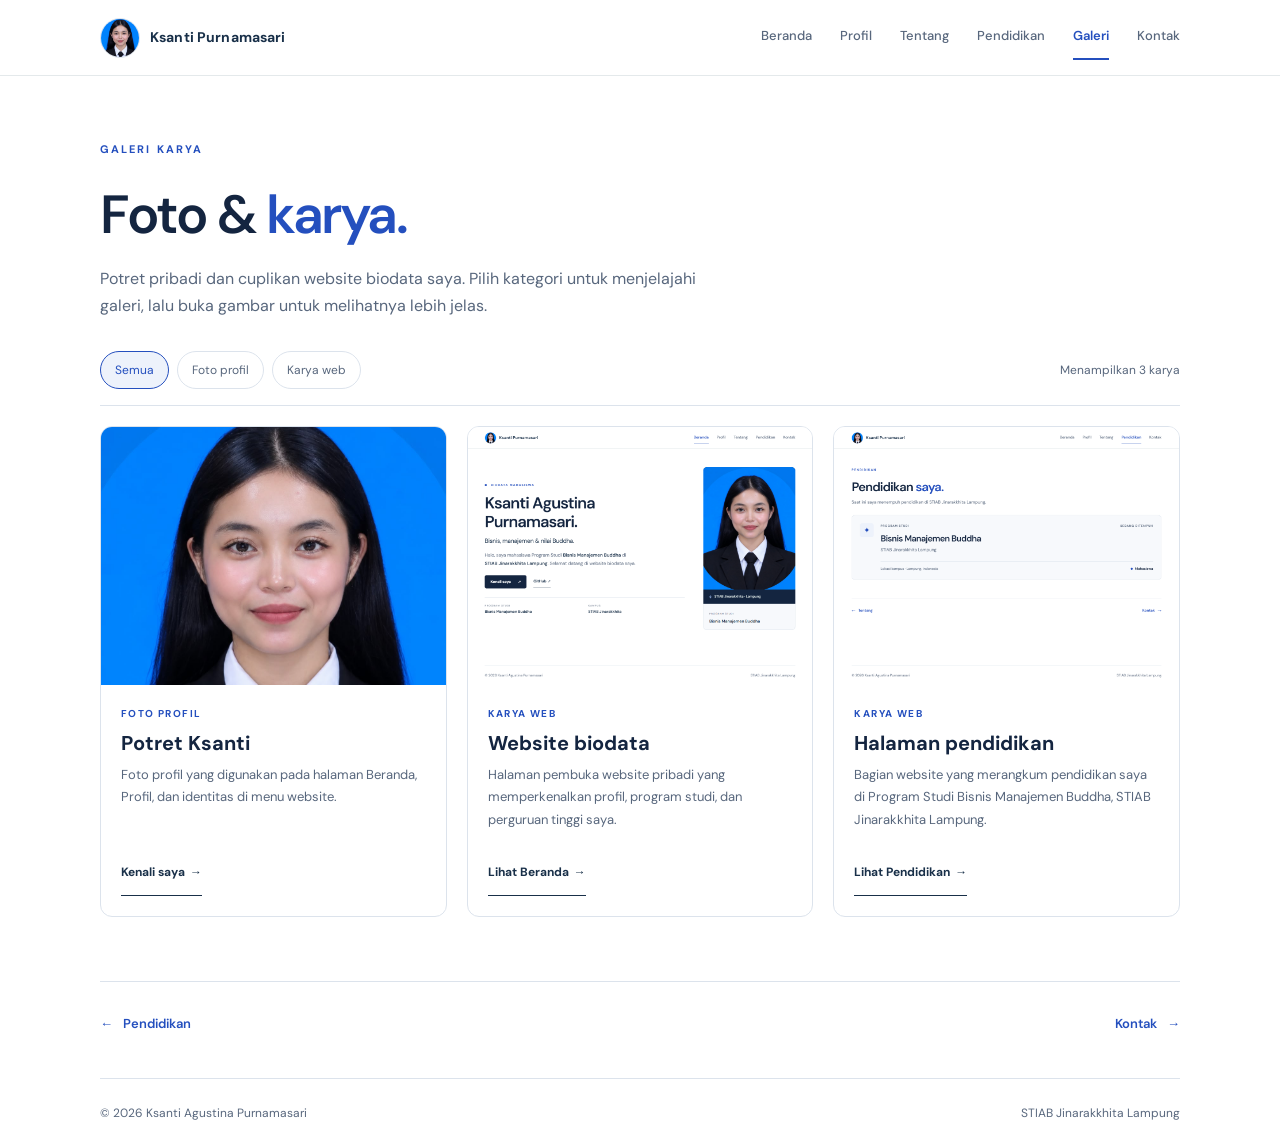
==== galeri.html @ 2156e3e4 "Add gallery and complete contact navigation" ====
<!doctype html>
<html lang="id">
<head>
  <meta charset="UTF-8" />
  <meta name="viewport" content="width=device-width, initial-scale=1.0" />
  <meta name="theme-color" content="#244fbe" />
  <meta name="description" content="Galeri karya dan dokumentasi Ksanti Agustina Purnamasari." />
  <meta property="og:title" content="Galeri | Ksanti Agustina Purnamasari" />
  <meta property="og:description" content="Galeri karya dan dokumentasi Ksanti Agustina Purnamasari." />
  <meta property="og:type" content="website" />
  <title>Galeri | Ksanti Agustina Purnamasari</title>
  <link rel="icon" href="assets/favicon.svg" type="image/svg+xml" />
  <link rel="stylesheet" href="styles.css" />
  <link rel="stylesheet" href="theme.css" />
</head>
<body>
  <a class="skip-link" href="#konten">Langsung ke konten</a>
  <div class="grain" aria-hidden="true"></div>
  <header class="site-header">
    <a class="brand" href="index.html" aria-label="Kembali ke beranda"><img class="brand-photo" src="assets/foto-profil.jpeg" alt="" width="1086" height="1448" /><strong>Ksanti Purnamasari</strong></a>
    <nav class="nav" id="nav" aria-label="Navigasi utama">
      <a href="index.html">Beranda</a><a href="profil.html">Profil</a><a href="tentang.html">Tentang</a><a href="pendidikan.html">Pendidikan</a><a href="galeri.html" aria-current="page">Galeri</a><a href="kontak.html">Kontak</a>
    </nav>
    <button class="menu-btn" id="menuBtn" aria-controls="nav" aria-expanded="false" aria-label="Buka menu"><span></span><span></span></button>
  </header>

  <main id="konten" tabindex="-1" class="page-content">
    <section class="section gallery" id="galeri">
      <div class="section-kicker">GALERI KARYA</div>
      <div class="gallery-head">
        <div>
          <h1>Foto &amp; <em>karya.</em></h1>
          <p>Potret pribadi dan cuplikan website biodata saya. Pilih kategori untuk menjelajahi galeri, lalu buka gambar untuk melihatnya lebih jelas.</p>
        </div>
      </div>
      <div class="gallery-toolbar">
        <div class="gallery-filters" role="group" aria-label="Kategori karya">
          <button type="button" data-filter="semua" aria-pressed="true" aria-controls="karya">Semua</button>
          <button type="button" data-filter="foto" aria-pressed="false" aria-controls="karya">Foto profil</button>
          <button type="button" data-filter="web" aria-pressed="false" aria-controls="karya">Karya web</button>
        </div>
        <p class="gallery-status" role="status" aria-live="polite" aria-atomic="true">Menampilkan 3 karya</p>
      </div>
      <div class="gallery-grid" id="karya">
        <article class="gallery-item" data-category="foto">
          <figure>
            <a class="gallery-open gallery-media gallery-portrait" href="assets/foto-profil.jpeg" aria-label="Perbesar foto Potret Ksanti">
              <img src="assets/foto-profil.jpeg" alt="Ksanti Agustina Purnamasari mengenakan jas hitam dengan latar biru" width="1086" height="1448" />
              <span class="gallery-zoom" aria-hidden="true">Perbesar ↗</span>
            </a>
            <figcaption class="gallery-body"><span class="gallery-tag">FOTO PROFIL</span><h2>Potret Ksanti</h2><p>Foto profil yang digunakan pada halaman Beranda, Profil, dan identitas di menu website.</p><a class="text-link" href="profil.html">Kenali saya <span aria-hidden="true">→</span></a></figcaption>
          </figure>
        </article>
        <article class="gallery-item" data-category="web">
          <figure>
            <a class="gallery-open gallery-media" href="assets/galeri-beranda.png" aria-label="Perbesar cuplikan Website biodata">
              <img src="assets/galeri-beranda.png" alt="Cuplikan halaman Beranda website biodata dengan perkenalan dan foto Ksanti" width="1440" height="900" loading="lazy" />
              <span class="gallery-zoom" aria-hidden="true">Perbesar ↗</span>
            </a>
            <figcaption class="gallery-body"><span class="gallery-tag">KARYA WEB</span><h2>Website biodata</h2><p>Halaman pembuka website pribadi yang memperkenalkan profil, program studi, dan perguruan tinggi saya.</p><a class="text-link" href="index.html">Lihat Beranda <span aria-hidden="true">→</span></a></figcaption>
          </figure>
        </article>
        <article class="gallery-item" data-category="web">
          <figure>
            <a class="gallery-open gallery-media" href="assets/galeri-pendidikan.png" aria-label="Perbesar cuplikan Halaman pendidikan">
              <img src="assets/galeri-pendidikan.png" alt="Cuplikan halaman Pendidikan yang memuat program studi Bisnis Manajemen Buddha di STIAB Jinarakkhita Lampung" width="1440" height="900" loading="lazy" />
              <span class="gallery-zoom" aria-hidden="true">Perbesar ↗</span>
            </a>
            <figcaption class="gallery-body"><span class="gallery-tag">KARYA WEB</span><h2>Halaman pendidikan</h2><p>Bagian website yang merangkum pendidikan saya di Program Studi Bisnis Manajemen Buddha, STIAB Jinarakkhita Lampung.</p><a class="text-link" href="pendidikan.html">Lihat Pendidikan <span aria-hidden="true">→</span></a></figcaption>
          </figure>
        </article>
      </div>
    </section>
    <nav class="page-links" aria-label="Navigasi halaman">
      <a href="pendidikan.html"><span aria-hidden="true">←</span> Pendidikan</a>
      <a href="kontak.html">Kontak <span aria-hidden="true">→</span></a>
    </nav>
  </main>
  <dialog class="gallery-dialog" aria-labelledby="gallery-dialog-title" aria-describedby="gallery-dialog-description">
    <div class="gallery-dialog-head"><h2 id="gallery-dialog-title"></h2><button type="button" class="gallery-close" aria-label="Tutup gambar" autofocus>Tutup <span aria-hidden="true">×</span></button></div>
    <img class="gallery-dialog-image" alt="" />
    <p id="gallery-dialog-description"></p>
    <div class="gallery-dialog-controls"><button type="button" class="gallery-prev">← Sebelumnya</button><span class="gallery-position" aria-live="polite" aria-atomic="true"></span><button type="button" class="gallery-next">Berikutnya →</button></div>
  </dialog>
  <footer><span>© <span id="year">2026</span> Ksanti Agustina Purnamasari</span><span>STIAB Jinarakkhita Lampung</span></footer>
  <script src="script.js"></script>
</body>
</html>
---- styles.css ----
:root{--navy:#0f2742;--navy2:#163a5b;--ink:#193049;--muted:#66768a;--cream:#f7f5ef;--paper:#fffdf9;--line:#d9e0e3;--gold:#d19a4b;--teal:#6aa4a0;--serif:'Playfair Display',Georgia,serif;--sans:'DM Sans',Arial,sans-serif}*{box-sizing:border-box}html{scroll-behavior:smooth}body{margin:0;color:var(--ink);background:var(--paper);font-family:var(--sans);line-height:1.7}body:before{content:'';position:fixed;inset:0;background:linear-gradient(125deg,#fffdf9 0%,#f6f3eb 52%,#eef4f1 100%);z-index:-2}.grain{display:none}a{color:inherit;text-decoration:none}.site-header{height:80px;padding:0 max(28px,calc((100% - 1160px)/2));display:flex;align-items:center;justify-content:space-between;position:sticky;top:0;z-index:10;background:rgba(255,253,249,.9);backdrop-filter:blur(14px);border-bottom:1px solid rgba(217,224,227,.7)}.brand{display:flex;align-items:center;gap:12px;font-size:14px;letter-spacing:.01em}.brand span{width:34px;height:34px;display:grid;place-items:center;background:var(--navy);color:#f7d49f;border-radius:50%;font-size:11px;font-weight:700}.brand strong{font-weight:700}.nav{display:flex;gap:32px;font-size:13px;color:var(--muted)}.nav a{transition:color .2s}.nav a:hover{color:var(--navy)}.menu-btn{display:none;border:0;background:none;padding:10px}.hero{width:min(1160px,calc(100% - 56px));margin:auto;min-height:calc(100vh - 80px);display:grid;grid-template-columns:1.08fr .92fr;align-items:center;gap:64px;padding:72px 0 100px}.eyebrow,.section-kicker{font-size:11px;letter-spacing:.19em;font-weight:700;color:var(--teal);margin:0 0 22px}.dot{display:inline-block;width:7px;height:7px;background:var(--gold);border-radius:50%;margin-right:9px}h1,h2,h3,p{margin-top:0}h1{font:600 clamp(42px,5.2vw,71px)/1.1 var(--serif);letter-spacing:-.045em;color:var(--navy);margin-bottom:28px}em{font-style:normal;color:var(--teal)}.hero-text{max-width:530px;color:var(--muted);font-size:16px;line-height:1.9}.hero-text strong{color:var(--ink);font-weight:600}.hero-actions{display:flex;align-items:center;gap:26px;margin:32px 0 52px}.btn{display:inline-flex;align-items:center;gap:25px;padding:13px 20px;border-radius:3px;font-weight:700;font-size:13px;transition:transform .2s,background .2s}.btn:hover{transform:translateY(-2px)}.btn-primary{background:var(--navy);color:white}.btn-primary:hover{background:var(--navy2)}.btn-light{background:#f7d49f;color:var(--navy)}.text-link{font-weight:700;font-size:13px;border-bottom:1px solid var(--ink);padding-bottom:3px}.quick-facts{border-top:1px solid var(--line);display:flex;gap:54px;padding-top:17px}.quick-facts>div{display:flex;flex-direction:column;gap:3px}.fact-label{font-size:9px;letter-spacing:.16em;color:var(--muted)}.quick-facts strong{font-size:13px;font-weight:600}.hero-visual{position:relative;min-height:500px;display:flex;align-items:center;justify-content:center}.portrait-card{position:relative;z-index:2;width:min(340px,76%);background:var(--navy);padding:14px 14px 0;box-shadow:18px 23px 0 #dce7e2}.portrait-wrap{aspect-ratio:4/5;overflow:hidden;background:linear-gradient(145deg,#bdd1ca,#5d887f)}.portrait-wrap img{width:100%;height:100%;object-fit:cover;filter:saturate(.8)}.portrait-caption{height:50px;display:flex;align-items:center;gap:9px;color:#edf6f2;font-size:11px}.pin{color:#f3cc8c;font-size:20px}.quote-card{position:absolute;z-index:3;right:0;bottom:28px;width:190px;padding:20px 18px;background:#fffdf9;box-shadow:0 9px 30px rgba(15,39,66,.12);border:1px solid var(--line)}.quote-mark{font:700 30px/1 var(--serif);color:var(--gold)}.quote-card p{font:500 13px/1.55 var(--serif);margin:8px 0 0}.orb{position:absolute;border-radius:50%;filter:blur(.2px)}.orb-one{width:330px;height:330px;background:#dae9e2;top:25px;right:13%;opacity:.75}.orb-two{width:115px;height:115px;border:1px solid #c1d2cd;bottom:36px;left:4%}.section{width:min(1160px,calc(100% - 56px));margin:auto;padding:120px 0}.section-kicker{color:var(--gold);margin-bottom:26px}.about{border-top:1px solid var(--line)}.about-grid{display:grid;grid-template-columns:1fr 1fr;gap:100px}.about h2,.education h2{font:600 clamp(36px,4.2vw,57px)/1.12 var(--serif);letter-spacing:-.04em;color:var(--navy);margin:0}.about-copy{max-width:470px;color:var(--muted);font-size:15px}.about-copy p+p{margin-top:18px}.values{display:grid;grid-template-columns:repeat(3,1fr);gap:28px;margin-top:88px}.values article{border-top:2px solid var(--navy);padding-top:15px}.values span{font-size:11px;color:var(--gold);letter-spacing:.12em}.values h3{font:600 21px var(--serif);margin:16px 0 5px;color:var(--navy)}.values p{font-size:13px;color:var(--muted);margin:0;max-width:250px}.education{background:#eef4f1;width:100%;padding-inline:max(28px,calc((100% - 1160px)/2))}.education-head{display:flex;justify-content:space-between;align-items:flex-end;margin-bottom:50px}.education-head p{color:var(--muted);font-size:15px;margin:20px 0 0}.campus-stamp{font-size:18px;text-align:center;color:var(--navy);border:1px solid #adc8c2;border-radius:50%;width:112px;height:112px;display:grid;place-content:center;line-height:1.05;transform:rotate(8deg)}.campus-stamp b{font-size:10px;letter-spacing:.08em}.campus-stamp small{font-size:8px;letter-spacing:.24em;margin-top:4px}.education-card{display:flex;gap:30px;background:var(--paper);border:1px solid #dbe5e1;padding:34px 40px;max-width:850px;box-shadow:12px 12px 0 #d6e6e0}.edu-icon{color:var(--gold);font-size:38px;padding-top:6px}.edu-main{flex:1}.edu-meta{display:flex;justify-content:space-between;font-size:10px;letter-spacing:.14em;color:var(--teal);font-weight:700}.edu-main h3{font:600 clamp(26px,3.2vw,40px) var(--serif);color:var(--navy);margin:18px 0 4px}.edu-main>p{color:var(--muted);font-size:15px}.edu-line{height:1px;background:var(--line);margin:26px 0 15px}.edu-bottom{display:flex;justify-content:space-between;gap:12px;color:var(--muted);font-size:12px}.status{color:var(--navy);font-weight:600}.status i{display:inline-block;width:7px;height:7px;background:#70b28d;border-radius:50%;margin-right:5px}.contact{padding-block:88px}.contact-card{background:var(--navy);color:white;padding:68px 72px;display:flex;align-items:flex-end;justify-content:space-between;gap:44px;position:relative;overflow:hidden}.contact-card:after{content:'';position:absolute;width:320px;height:320px;border:1px solid rgba(255,255,255,.13);border-radius:50%;right:-80px;top:-150px}.section-kicker.light{color:#f7d49f;margin-bottom:20px}.contact h2{font:600 clamp(35px,4.3vw,58px)/1.1 var(--serif);letter-spacing:-.04em;margin:0 0 20px;position:relative;z-index:1}.contact p{max-width:470px;color:#b6c4d0;font-size:14px;margin:0;position:relative;z-index:1}.contact .btn{position:relative;z-index:1;white-space:nowrap}footer{width:min(1160px,calc(100% - 56px));margin:auto;display:flex;justify-content:space-between;padding:26px 0 38px;font-size:11px;color:var(--muted);border-top:1px solid var(--line)}.reveal{animation:rise .8s ease both}.reveal-delay{animation:rise .8s .12s ease both}@keyframes rise{from{opacity:0;transform:translateY(17px)}to{opacity:1;transform:none}}@media (max-width:760px){.site-header{height:68px;padding-inline:18px}.brand strong{font-size:12px}.nav{position:absolute;top:68px;left:0;right:0;padding:10px 20px 18px;display:none;flex-direction:column;gap:0;background:rgba(255,253,249,.97);border-bottom:1px solid var(--line)}.nav.open{display:flex}.nav a{padding:11px 4px}.menu-btn{display:grid;gap:5px}.menu-btn span{width:22px;height:1.5px;background:var(--navy)}.hero{width:min(100% - 36px,560px);display:block;padding:66px 0 72px;min-height:auto}.hero h1{font-size:clamp(40px,11vw,59px)}.hero-visual{min-height:430px;margin-top:50px}.portrait-card{width:65%;margin-right:15%}.quote-card{right:-2px;bottom:12px}.quick-facts{gap:22px;flex-wrap:wrap}.section{width:min(100% - 36px,560px);padding:76px 0}.about-grid{grid-template-columns:1fr;gap:28px}.values{grid-template-columns:1fr;gap:28px;margin-top:58px}.values article{display:grid;grid-template-columns:40px 1fr;column-gap:8px}.values span{grid-row:span 2}.values h3{margin:0}.values p{grid-column:2}.education{padding-inline:18px}.education-head{align-items:flex-start;gap:25px}.campus-stamp{flex:none;width:84px;height:84px;font-size:14px}.education-card{padding:24px 20px;gap:15px;box-shadow:7px 7px 0 #d6e6e0}.edu-meta{display:block}.edu-meta span{display:block;margin-bottom:5px}.edu-bottom{display:block}.edu-bottom span{display:block;margin-top:8px}.contact{padding-block:58px}.contact-card{padding:42px 25px;display:block}.contact .btn{margin-top:34px}.contact-card:after{right:-160px}footer{width:min(100% - 36px,560px);display:block}footer span{display:block;margin-top:8px}}
---- theme.css ----
:root { --navy:#142540; --navy2:#244fbe; --muted:#58677d; --paper:#fff; --line:#dce3ec; --gold:#244fbe; --teal:#244fbe; --serif:'DM Sans','Segoe UI',Arial,sans-serif; --content-width:1080px; --gutter:28px; }
body { min-height:100vh; min-height:100svh; display:flex; flex-direction:column; }
body:before { background:#fff; }
main { flex:1; }
.grain,.orb { display:none; }
html { scroll-padding-top:100px; }
a:focus-visible,button:focus-visible { outline:3px solid #244fbe; outline-offset:5px; }
.skip-link { position:fixed; top:-100px; left:16px; background:#142540; color:white; padding:10px 18px; z-index:30; }
.skip-link:focus { top:10px; }
.hero,.section,.page-links,footer { width:min(var(--content-width),calc(100% - 2 * var(--gutter))); }
.hero { grid-template-columns:minmax(0,1fr) 320px; min-height:auto; padding:64px 0; gap:64px; }
h1 { font-weight:600; font-size:clamp(36px,4.2vw,56px); letter-spacing:-.045em; line-height:1.15; margin-bottom:18px; }
.hero-lead { font-size:21px; letter-spacing:-.025em; margin-bottom:16px; }
.hero-text { margin-bottom:0; line-height:1.85; }
.hero-actions { gap:24px; margin:26px 0 32px; }
.btn { min-height:46px; border-radius:6px; padding:12px 20px; }
.text-link { display:inline-flex; align-items:center; gap:5px; min-height:44px; }
.quick-facts { display:grid; grid-template-columns:repeat(2,minmax(0,1fr)); gap:24px; padding-top:20px; }
.quick-facts strong { line-height:1.6; }
.hero-visual { min-height:auto; display:block; max-width:320px; width:100%; justify-self:end; }
.portrait-card { width:100%; margin:0; border-radius:12px 12px 0 0; background:#142540; box-shadow:none; overflow:hidden; padding:0; }
.portrait-wrap { background:#edf2fb; aspect-ratio:3/4; overflow:hidden; }
.portrait-wrap .portrait-photo { width:100%; height:100%; display:block; object-fit:cover; filter:none; }
.portrait-caption { padding:0 20px; font-size:12px; }
.pin { color:#a8c7ff; }
.quote-card { position:relative; bottom:auto; right:auto; width:100%; border-radius:0 0 12px 12px; padding:18px 20px; box-shadow:none; background:#f7f9fc; border:1px solid var(--line); border-top:0; }
.quote-card p { font-family:var(--sans); font-weight:600; font-size:14px; margin:5px 0 0; }
.card-note { font-size:9px; letter-spacing:.13em; color:var(--muted); }
.section { padding:64px 0; }
.profile { border-top:1px solid var(--line); }
.profile-grid { display:grid; grid-template-columns:320px minmax(0,1fr); align-items:start; gap:64px; }
.profile h1 { font-weight:600; font-size:clamp(32px,3.3vw,44px); line-height:1.12; letter-spacing:-.04em; color:var(--navy); margin:0; }
.profile-intro p { max-width:310px; color:var(--muted); font-size:15px; margin:18px 0 0; }
.profile-card { min-width:0; border:1px solid var(--line); border-radius:12px; background:#fff; padding:28px; }
.profile-photo { display:block; width:min(100%,220px); height:auto; aspect-ratio:3/4; border-radius:12px; margin-top:24px; }
.profile-card-head { display:flex; align-items:center; justify-content:space-between; gap:16px; padding-bottom:22px; border-bottom:1px solid var(--line); }
.profile-card-label { display:block; color:var(--muted); font-size:9px; letter-spacing:.13em; }
.profile-card-head strong { display:block; font-size:22px; font-weight:600; color:var(--navy); margin-top:3px; }
.profile-badge { display:inline-flex; align-items:center; gap:7px; padding:5px 11px; border-radius:20px; background:#edf2fb; color:var(--navy2); font-size:11px; font-weight:600; }
.profile-badge i { width:6px; height:6px; border-radius:50%; background:currentColor; }
.profile-details { margin:0; }
.profile-details>div { display:grid; grid-template-columns:128px minmax(0,1fr); align-items:baseline; gap:16px; padding:18px 0; border-bottom:1px solid var(--line); }
.profile-details>div:last-child { padding-bottom:0; border-bottom:0; }
.profile-details dt { font-size:12px; color:var(--muted); }
.profile-details dd { margin:0; font-size:15px; font-weight:500; color:var(--navy); overflow-wrap:anywhere; }
.about-grid { grid-template-columns:320px minmax(0,1fr); align-items:start; gap:64px; }
.about h1,.education h1 { font-weight:600; font-size:clamp(32px,3.3vw,44px); line-height:1.12; margin:0; }
.page-content>.section { border-top:0; }
.page-links { margin:0 auto 32px; padding-top:20px; border-top:1px solid var(--line); display:flex; justify-content:space-between; gap:20px; }
.page-links a { display:inline-flex; align-items:center; gap:10px; min-height:44px; font-size:13px; font-weight:600; color:var(--navy2); }
.page-links a:hover { text-decoration:underline; text-underline-offset:4px; }
.section-intro { color:var(--muted); font-size:15px; margin-top:18px; max-width:310px; }
.about-copy { max-width:none; padding:28px; border:1px solid var(--line); border-radius:12px; background:#f7f9fc; line-height:1.85; }
.about-copy p:last-of-type { margin-bottom:16px; }
.about-actions { display:flex; flex-wrap:wrap; align-items:center; gap:12px 20px; margin-top:24px; }
.gallery { padding-top:64px; }
.gallery-head { display:flex; justify-content:space-between; align-items:flex-end; gap:32px; }
.gallery-head p { max-width:640px; margin:16px 0 0; color:var(--muted); }
.gallery-toolbar { display:flex; align-items:center; justify-content:space-between; gap:20px; margin:32px 0 20px; padding-bottom:16px; border-bottom:1px solid var(--line); }
.gallery-filters { display:flex; flex-wrap:wrap; gap:8px; }
.gallery-filters button { min-height:38px; padding:7px 14px; border:1px solid var(--line); border-radius:20px; color:var(--muted); background:#fff; font:inherit; font-size:12px; cursor:pointer; }
.gallery-filters button:hover,.gallery-filters button[aria-pressed="true"] { border-color:var(--navy2); background:#edf2fb; color:var(--navy2); }
.gallery-status { margin:0; color:var(--muted); font-size:12px; }
.gallery-grid { display:grid; grid-template-columns:repeat(3,minmax(0,1fr)); gap:20px; }
.gallery-item { min-width:0; overflow:hidden; border:1px solid var(--line); border-radius:12px; background:#fff; transition:transform .2s,box-shadow .2s; }
.gallery-item:hover { transform:translateY(-3px); box-shadow:0 12px 28px #14254014; }
.gallery-item[hidden] { display:none; }
.gallery-item figure { margin:0; }
.gallery-media { display:block; position:relative; aspect-ratio:4/3; overflow:hidden; background:#edf2fb; }
.gallery-media img { display:block; width:100%; height:100%; object-fit:cover; transition:transform .3s; }
.gallery-portrait img { object-position:center 20%; }
.gallery-open:hover img,.gallery-open:focus-visible img { transform:scale(1.04); }
.gallery-zoom { position:absolute; right:12px; bottom:12px; padding:6px 9px; border-radius:5px; background:#142540dd; color:#fff; font-size:10px; font-weight:600; opacity:0; transform:translateY(4px); transition:opacity .2s,transform .2s; }
.gallery-open:hover .gallery-zoom,.gallery-open:focus-visible .gallery-zoom { opacity:1; transform:none; }
.gallery-body { padding:20px; }
.gallery-tag { display:block; color:var(--navy2); font-size:10px; font-weight:700; letter-spacing:.14em; }
.gallery-body h2 { margin:8px 0 8px; color:var(--navy); font-size:20px; line-height:1.3; }
.gallery-body p { min-height:76px; margin:0 0 12px; color:var(--muted); font-size:13px; line-height:1.7; }
.gallery-body .text-link { font-size:12px; }
.gallery-dialog { width:min(920px,calc(100% - 32px)); max-height:calc(100% - 32px); padding:20px; border:0; border-radius:12px; background:#fff; color:var(--navy); box-shadow:0 20px 80px #14254040; }
.gallery-dialog::backdrop { background:#142540b8; }
.gallery-dialog-head { display:flex; align-items:center; justify-content:space-between; gap:16px; margin-bottom:16px; }
.gallery-dialog-head h2 { margin:0; font-size:20px; }
.gallery-close,.gallery-dialog-controls button { border:1px solid var(--line); border-radius:5px; background:#fff; color:var(--navy); padding:8px 12px; font:inherit; font-size:12px; cursor:pointer; }
.gallery-close:hover,.gallery-dialog-controls button:hover { border-color:var(--navy2); color:var(--navy2); }
.gallery-dialog-image { display:block; width:100%; max-height:65vh; object-fit:contain; background:#f7f9fc; }
.gallery-dialog>p { margin:14px 0; color:var(--muted); font-size:13px; }
.gallery-dialog-controls { display:flex; align-items:center; justify-content:space-between; gap:12px; }
.gallery-position { color:var(--muted); font-size:12px; }
.education { background:transparent; padding-inline:0; }
.education-head { margin-bottom:32px; }
.education-head p { max-width:640px; margin-top:16px; }
.education-card { gap:24px; padding:28px; border-color:var(--line); border-radius:12px; box-shadow:none; max-width:none; background:#f7f9fc; }
.edu-main { min-width:0; }
.edu-main h2 { font-family:var(--sans); font-weight:600; font-size:clamp(24px,3vw,30px); color:var(--navy); line-height:1.3; margin:16px 0 8px; }
.edu-main>p { margin-bottom:0; }
.edu-meta { display:flex; flex-wrap:wrap; gap:8px 20px; color:var(--muted); }
.edu-bottom { flex-wrap:wrap; }
.edu-icon { background:#edf2fb; border-radius:8px; width:48px; height:48px; display:grid; place-items:center; font-size:25px; flex:none; padding:0; }
.status i { background:#244fbe; }
.contact { padding-block:64px; }
.contact-card { align-items:center; gap:32px; border-radius:12px; padding:40px; }
.contact h1 { font-weight:500; font-size:clamp(32px,3.6vw,47px); color:#fff; line-height:1.1; margin:0 0 20px; position:relative; z-index:1; }
.contact h1 em { color:#a8c7ff; }
.contact-handle { display:inline-flex; align-items:center; gap:8px; margin-top:20px; color:#fff; font-size:13px; font-weight:600; text-decoration:underline; text-decoration-color:#a8c7ff; text-underline-offset:5px; position:relative; z-index:1; }
.btn-light { background:#fff; }
.section-kicker.light { color:#a8c7ff; }
.site-header { height:76px; flex:none; padding-inline:max(var(--gutter),calc((100% - var(--content-width)) / 2)); gap:24px; background:rgba(255,255,255,.97); box-shadow:none; }
.brand { min-width:0; gap:10px; }
.brand strong { line-height:1.4; }
.brand-photo { width:40px; height:40px; flex:none; display:block; border-radius:50%; border:1px solid var(--line); object-fit:cover; object-position:center 20%; }
.nav { align-items:center; gap:28px; padding:0; background:transparent; border:0; border-radius:0; }
.nav a { display:flex; align-items:center; min-height:44px; padding:10px 0; border-bottom:2px solid transparent; border-radius:0; font-weight:500; transition:color .2s,border-color .2s; }
.nav a:hover { color:var(--navy2); border-bottom-color:var(--navy2); }
.nav a[aria-current="page"] { color:var(--navy2); border-bottom-color:var(--navy2); font-weight:600; }
.nav a:focus-visible { outline-offset:2px; }
@media(max-width:900px) {
  .site-header { height:68px; }
  .brand strong { font-size:13px; }
  .hero { grid-template-columns:minmax(0,1fr) 280px; gap:32px; }
  .profile-grid,.about-grid { grid-template-columns:260px minmax(0,1fr); gap:32px; }
  .profile-details>div { grid-template-columns:1fr; gap:4px; }
  .nav { position:absolute; top:100%; left:0; right:0; padding:8px var(--gutter) 16px; display:none; flex-direction:column; align-items:stretch; gap:0; background:#fff; border-bottom:1px solid var(--line); box-shadow:0 8px 16px #1425400a; max-height:calc(100dvh - 68px); overflow-y:auto; }
  .nav.open { display:flex; }
  .nav a { width:100%; min-height:48px; padding:12px 0; border-bottom:1px solid var(--line); font-size:14px; }
  .nav a:hover,.nav a[aria-current="page"] { border-bottom-color:var(--navy2); }
  .menu-btn { display:grid; width:44px; height:44px; flex:none; align-content:center; justify-content:center; gap:5px; padding:10px; border:0; border-radius:4px; background:transparent; color:var(--navy); cursor:pointer; transition:color .2s; }
  .menu-btn:hover { color:var(--navy2); }
  .menu-btn span { width:22px; height:2px; background:currentColor; border-radius:2px; transition:transform .2s; }
  .menu-btn[aria-expanded="true"] { color:var(--navy2); }
  .menu-btn[aria-expanded="true"] span:first-child { transform:translateY(3.5px) rotate(45deg); }
  .menu-btn[aria-expanded="true"] span:last-child { transform:translateY(-3.5px) rotate(-45deg); }
}
@media(max-width:760px) {
  :root { --gutter:20px; }
  .menu-btn { min-width:44px; min-height:44px; align-content:center; justify-content:center; }
  .hero { display:block; padding:40px 0; }
  .hero h1 { font-size:clamp(34px,8vw,46px); }
  .hero-lead { font-size:20px; }
  .hero-visual { min-height:auto; max-width:280px; margin:32px auto 0; }
  .portrait-card { width:100%; margin-right:0; }
  .hero-actions { flex-wrap:wrap; margin:24px 0; }
  .quick-facts { gap:16px; }
  .section { padding:40px 0; }
  .about-grid { grid-template-columns:1fr; gap:24px; }
  .gallery-head { display:block; }
  .gallery-toolbar { display:block; }
  .gallery-status { margin-top:12px; }
  .gallery-grid { grid-template-columns:1fr; gap:16px; }
  .gallery-body p { min-height:0; }
  .gallery-dialog { padding:14px; }
  .gallery-dialog-image { max-height:58vh; }
  .gallery-dialog-controls button { padding:8px; }
  .profile-grid { grid-template-columns:1fr; gap:28px; }
  .profile-photo { width:min(100%,200px); margin-top:20px; }
  .profile-card { padding:22px; }
  .profile-details dd { font-size:14px; }
  .page-links { margin-bottom:24px; }
  .about-copy { padding:22px; }
  .contact-card { padding:28px 22px; }
  .contact h1 { font-size:34px; }
  .contact .btn { margin-top:24px; }
  .btn,.text-link { min-height:44px; }
  .section-kicker { margin-bottom:18px; }
  .education-head { margin-bottom:24px; }
  .edu-main h2 { overflow-wrap:anywhere; }
  .education-card { padding:22px 18px; gap:14px; }
  .edu-icon { width:34px; height:34px; font-size:20px; }
}
footer { gap:16px; padding:24px 0; font-size:12px; }
footer>span { display:inline; }
footer>span>span { display:inline; margin:0; }
@media(max-width:760px) { footer>span { display:block; margin-top:8px; } }
@media(prefers-reduced-motion:reduce) {
  html { scroll-behavior:auto; }
  *,*::before,*::after { animation:none!important; transition:none!important; }
}
@font-face { font-family:'DM Sans'; font-style:normal; font-weight:100 1000; font-display:swap; src:url('assets/dm-sans.woff2') format('woff2'); }
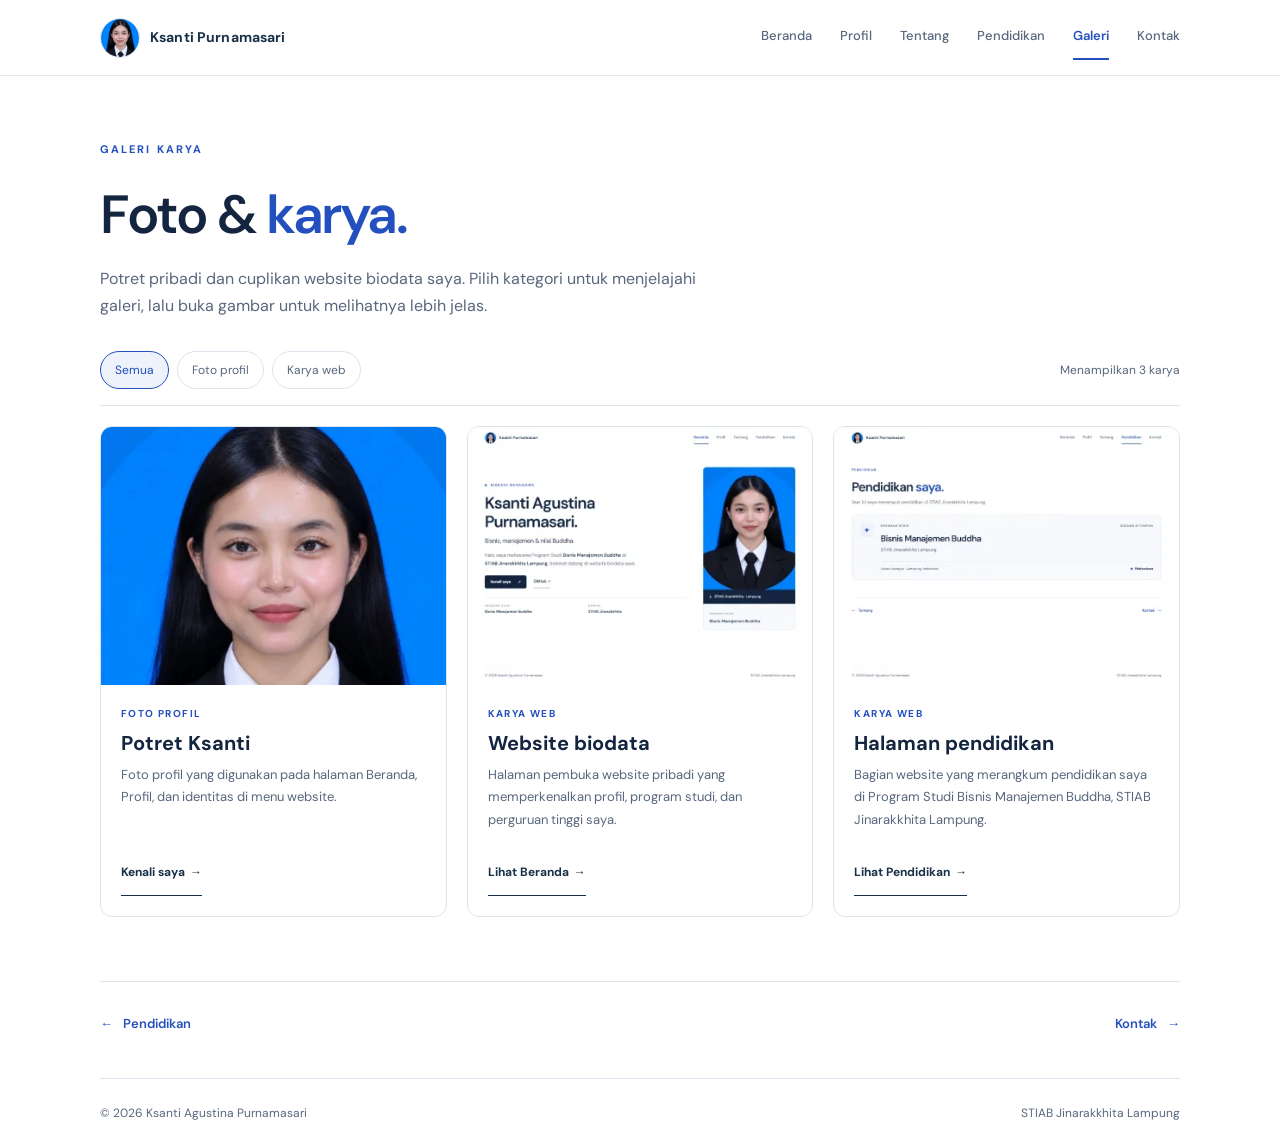
==== commit e0454359: "Optimize gallery images with responsive WebP assets" ====
--- a/galeri.html
+++ b/galeri.html
@@ -17,7 +17,7 @@
   <a class="skip-link" href="#konten">Langsung ke konten</a>
   <div class="grain" aria-hidden="true"></div>
   <header class="site-header">
-    <a class="brand" href="index.html" aria-label="Kembali ke beranda"><img class="brand-photo" src="assets/foto-profil.jpeg" alt="" width="1086" height="1448" /><strong>Ksanti Purnamasari</strong></a>
+    <a class="brand" href="index.html" aria-label="Kembali ke beranda"><picture><source type="image/webp" srcset="assets/foto-profil-320.webp 320w, assets/foto-profil-480.webp 480w, assets/foto-profil.webp 1086w" sizes="40px" /><img class="brand-photo" src="assets/foto-profil.jpeg" alt="" width="1086" height="1448" /></picture><strong>Ksanti Purnamasari</strong></a>
     <nav class="nav" id="nav" aria-label="Navigasi utama">
       <a href="index.html">Beranda</a><a href="profil.html">Profil</a><a href="tentang.html">Tentang</a><a href="pendidikan.html">Pendidikan</a><a href="galeri.html" aria-current="page">Galeri</a><a href="kontak.html">Kontak</a>
     </nav>
@@ -44,8 +44,8 @@
       <div class="gallery-grid" id="karya">
         <article class="gallery-item" data-category="foto">
           <figure>
-            <a class="gallery-open gallery-media gallery-portrait" href="assets/foto-profil.jpeg" aria-label="Perbesar foto Potret Ksanti">
-              <img src="assets/foto-profil.jpeg" alt="Ksanti Agustina Purnamasari mengenakan jas hitam dengan latar biru" width="1086" height="1448" />
+            <a class="gallery-open gallery-media gallery-portrait" href="assets/foto-profil.webp" aria-label="Perbesar foto Potret Ksanti">
+              <picture><source type="image/webp" srcset="assets/foto-profil-320.webp 320w, assets/foto-profil-480.webp 480w, assets/foto-profil-768.webp 768w, assets/foto-profil.webp 1086w" sizes="(max-width: 760px) 100vw, 33vw" /><img src="assets/foto-profil.jpeg" alt="Ksanti Agustina Purnamasari mengenakan jas hitam dengan latar biru" width="1086" height="1448" fetchpriority="high" /></picture>
               <span class="gallery-zoom" aria-hidden="true">Perbesar ↗</span>
             </a>
             <figcaption class="gallery-body"><span class="gallery-tag">FOTO PROFIL</span><h2>Potret Ksanti</h2><p>Foto profil yang digunakan pada halaman Beranda, Profil, dan identitas di menu website.</p><a class="text-link" href="profil.html">Kenali saya <span aria-hidden="true">→</span></a></figcaption>
@@ -53,8 +53,8 @@
         </article>
         <article class="gallery-item" data-category="web">
           <figure>
-            <a class="gallery-open gallery-media" href="assets/galeri-beranda.png" aria-label="Perbesar cuplikan Website biodata">
-              <img src="assets/galeri-beranda.png" alt="Cuplikan halaman Beranda website biodata dengan perkenalan dan foto Ksanti" width="1440" height="900" loading="lazy" />
+            <a class="gallery-open gallery-media" href="assets/galeri-beranda.webp" aria-label="Perbesar cuplikan Website biodata">
+              <picture><source type="image/webp" srcset="assets/galeri-beranda-480.webp 480w, assets/galeri-beranda-800.webp 800w, assets/galeri-beranda.webp 1440w" sizes="(max-width: 760px) 100vw, 33vw" /><img src="assets/galeri-beranda.png" alt="Cuplikan halaman Beranda website biodata dengan perkenalan dan foto Ksanti" width="1440" height="900" loading="lazy" decoding="async" /></picture>
               <span class="gallery-zoom" aria-hidden="true">Perbesar ↗</span>
             </a>
             <figcaption class="gallery-body"><span class="gallery-tag">KARYA WEB</span><h2>Website biodata</h2><p>Halaman pembuka website pribadi yang memperkenalkan profil, program studi, dan perguruan tinggi saya.</p><a class="text-link" href="index.html">Lihat Beranda <span aria-hidden="true">→</span></a></figcaption>
@@ -62,8 +62,8 @@
         </article>
         <article class="gallery-item" data-category="web">
           <figure>
-            <a class="gallery-open gallery-media" href="assets/galeri-pendidikan.png" aria-label="Perbesar cuplikan Halaman pendidikan">
-              <img src="assets/galeri-pendidikan.png" alt="Cuplikan halaman Pendidikan yang memuat program studi Bisnis Manajemen Buddha di STIAB Jinarakkhita Lampung" width="1440" height="900" loading="lazy" />
+            <a class="gallery-open gallery-media" href="assets/galeri-pendidikan.webp" aria-label="Perbesar cuplikan Halaman pendidikan">
+              <picture><source type="image/webp" srcset="assets/galeri-pendidikan-480.webp 480w, assets/galeri-pendidikan-800.webp 800w, assets/galeri-pendidikan.webp 1440w" sizes="(max-width: 760px) 100vw, 33vw" /><img src="assets/galeri-pendidikan.png" alt="Cuplikan halaman Pendidikan yang memuat program studi Bisnis Manajemen Buddha di STIAB Jinarakkhita Lampung" width="1440" height="900" loading="lazy" decoding="async" /></picture>
               <span class="gallery-zoom" aria-hidden="true">Perbesar ↗</span>
             </a>
             <figcaption class="gallery-body"><span class="gallery-tag">KARYA WEB</span><h2>Halaman pendidikan</h2><p>Bagian website yang merangkum pendidikan saya di Program Studi Bisnis Manajemen Buddha, STIAB Jinarakkhita Lampung.</p><a class="text-link" href="pendidikan.html">Lihat Pendidikan <span aria-hidden="true">→</span></a></figcaption>
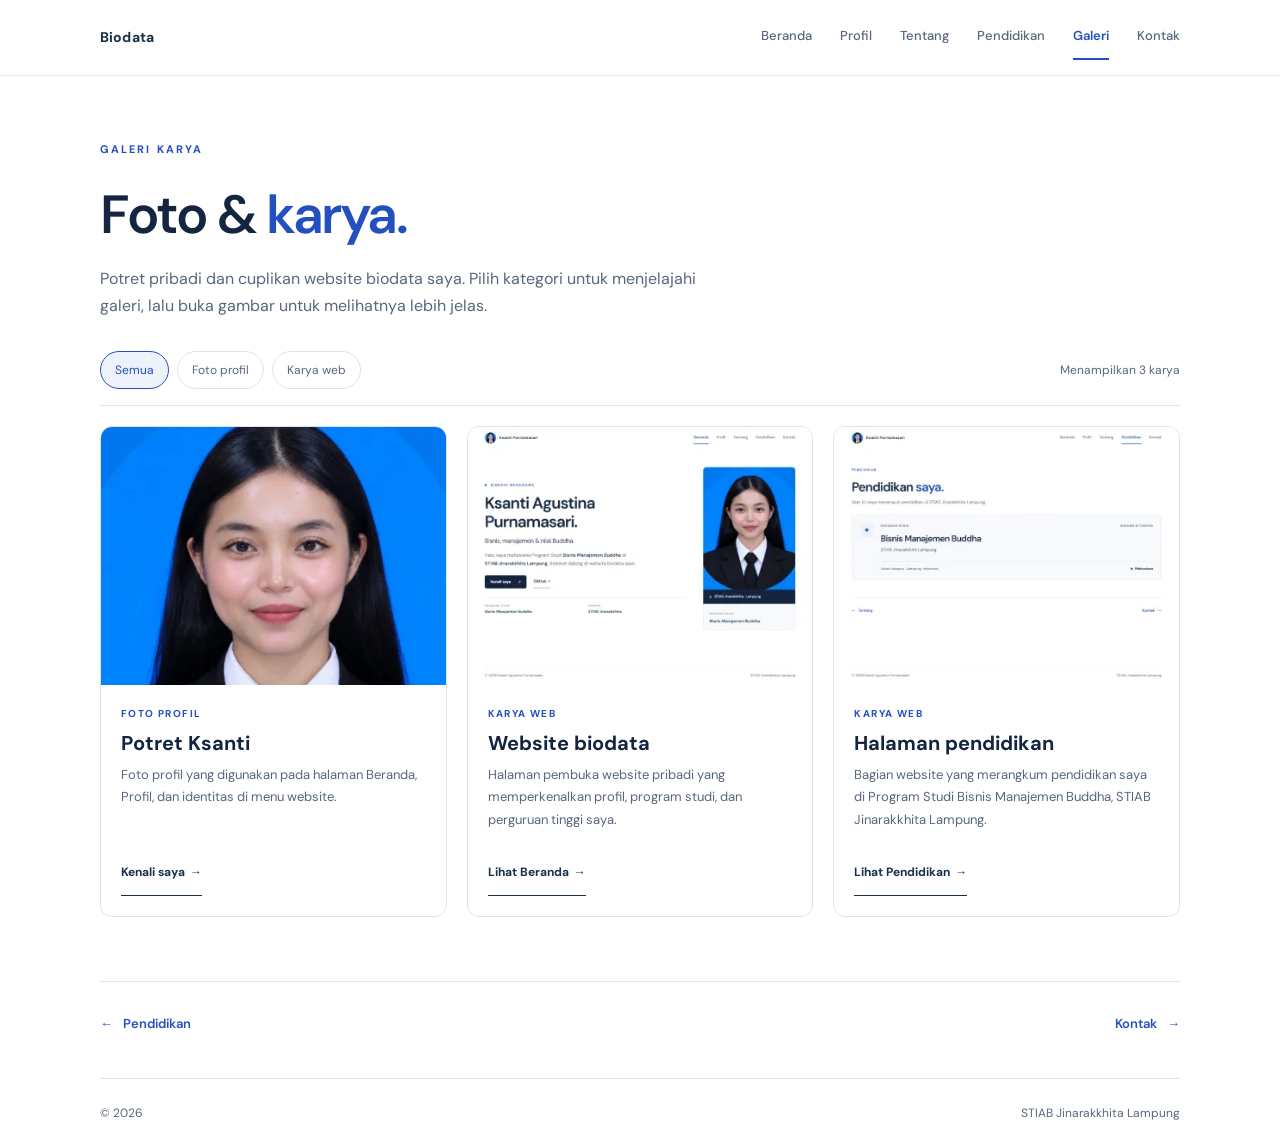
==== commit 7101158f: "Simplify repeated branding and shorten profile images" ====
--- a/galeri.html
+++ b/galeri.html
@@ -17,7 +17,7 @@
   <a class="skip-link" href="#konten">Langsung ke konten</a>
   <div class="grain" aria-hidden="true"></div>
   <header class="site-header">
-    <a class="brand" href="index.html" aria-label="Kembali ke beranda"><picture><source type="image/webp" srcset="assets/foto-profil-320.webp 320w, assets/foto-profil-480.webp 480w, assets/foto-profil.webp 1086w" sizes="40px" /><img class="brand-photo" src="assets/foto-profil.jpeg" alt="" width="1086" height="1448" /></picture><strong>Ksanti Purnamasari</strong></a>
+    <a class="brand" href="index.html" aria-label="Kembali ke beranda"><strong>Biodata</strong></a>
     <nav class="nav" id="nav" aria-label="Navigasi utama">
       <a href="index.html">Beranda</a><a href="profil.html">Profil</a><a href="tentang.html">Tentang</a><a href="pendidikan.html">Pendidikan</a><a href="galeri.html" aria-current="page">Galeri</a><a href="kontak.html">Kontak</a>
     </nav>
@@ -82,7 +82,7 @@
     <p id="gallery-dialog-description"></p>
     <div class="gallery-dialog-controls"><button type="button" class="gallery-prev">← Sebelumnya</button><span class="gallery-position" aria-live="polite" aria-atomic="true"></span><button type="button" class="gallery-next">Berikutnya →</button></div>
   </dialog>
-  <footer><span>© <span id="year">2026</span> Ksanti Agustina Purnamasari</span><span>STIAB Jinarakkhita Lampung</span></footer>
+  <footer><span>© <span id="year">2026</span></span><span>STIAB Jinarakkhita Lampung</span></footer>
   <script src="script.js"></script>
 </body>
 </html>
--- a/theme.css
+++ b/theme.css
@@ -19,7 +19,7 @@
 .quick-facts strong { line-height:1.6; }
 .hero-visual { min-height:auto; display:block; max-width:320px; width:100%; justify-self:end; }
 .portrait-card { width:100%; margin:0; border-radius:12px 12px 0 0; background:#142540; box-shadow:none; overflow:hidden; padding:0; }
-.portrait-wrap { background:#edf2fb; aspect-ratio:3/4; overflow:hidden; }
+.portrait-wrap { background:#edf2fb; aspect-ratio:4/5; overflow:hidden; }
 .portrait-wrap .portrait-photo { width:100%; height:100%; display:block; object-fit:cover; filter:none; }
 .portrait-caption { padding:0 20px; font-size:12px; }
 .pin { color:#a8c7ff; }
@@ -32,7 +32,7 @@
 .profile h1 { font-weight:600; font-size:clamp(32px,3.3vw,44px); line-height:1.12; letter-spacing:-.04em; color:var(--navy); margin:0; }
 .profile-intro p { max-width:310px; color:var(--muted); font-size:15px; margin:18px 0 0; }
 .profile-card { min-width:0; border:1px solid var(--line); border-radius:12px; background:#fff; padding:28px; }
-.profile-photo { display:block; width:min(100%,220px); height:auto; aspect-ratio:3/4; border-radius:12px; margin-top:24px; }
+.profile-photo { display:block; width:min(100%,220px); height:auto; aspect-ratio:4/5; object-fit:cover; object-position:center top; border-radius:12px; margin-top:24px; }
 .profile-card-head { display:flex; align-items:center; justify-content:space-between; gap:16px; padding-bottom:22px; border-bottom:1px solid var(--line); }
 .profile-card-label { display:block; color:var(--muted); font-size:9px; letter-spacing:.13em; }
 .profile-card-head strong { display:block; font-size:22px; font-weight:600; color:var(--navy); margin-top:3px; }
@@ -103,6 +103,12 @@
 .contact h1 { font-weight:500; font-size:clamp(32px,3.6vw,47px); color:#fff; line-height:1.1; margin:0 0 20px; position:relative; z-index:1; }
 .contact h1 em { color:#a8c7ff; }
 .contact-handle { display:inline-flex; align-items:center; gap:8px; margin-top:20px; color:#fff; font-size:13px; font-weight:600; text-decoration:underline; text-decoration-color:#a8c7ff; text-underline-offset:5px; position:relative; z-index:1; }
+.contact-links { display:grid; grid-template-columns:repeat(3,minmax(0,1fr)); gap:10px; margin-top:28px; position:relative; z-index:1; }
+.contact-link { min-width:0; display:flex; flex-direction:column; gap:4px; padding:14px; border:1px solid #ffffff2b; border-radius:8px; background:#ffffff0a; color:#fff; transition:background .2s,border-color .2s,transform .2s; }
+.contact-link:hover { transform:translateY(-2px); border-color:#a8c7ff; background:#ffffff14; }
+.contact-link-label { color:#a8c7ff; font-size:9px; font-weight:700; letter-spacing:.14em; }
+.contact-link-value { overflow-wrap:anywhere; font-size:12px; letter-spacing:-.015em; font-weight:600; line-height:1.45; }
+.contact-link-arrow { align-self:flex-end; margin-top:6px; color:#a8c7ff; font-size:16px; line-height:1; }
 .btn-light { background:#fff; }
 .section-kicker.light { color:#a8c7ff; }
 .site-header { height:76px; flex:none; padding-inline:max(var(--gutter),calc((100% - var(--content-width)) / 2)); gap:24px; background:rgba(255,255,255,.97); box-shadow:none; }
@@ -159,6 +165,10 @@
   .about-copy { padding:22px; }
   .contact-card { padding:28px 22px; }
   .contact h1 { font-size:34px; }
+  .contact-links { grid-template-columns:1fr; gap:8px; margin-top:22px; }
+  .contact-link { display:grid; grid-template-columns:1fr auto; align-items:center; column-gap:12px; }
+  .contact-link-label,.contact-link-value { grid-column:1; }
+  .contact-link-arrow { grid-column:2; grid-row:1 / span 2; margin:0; }
   .contact .btn { margin-top:24px; }
   .btn,.text-link { min-height:44px; }
   .section-kicker { margin-bottom:18px; }
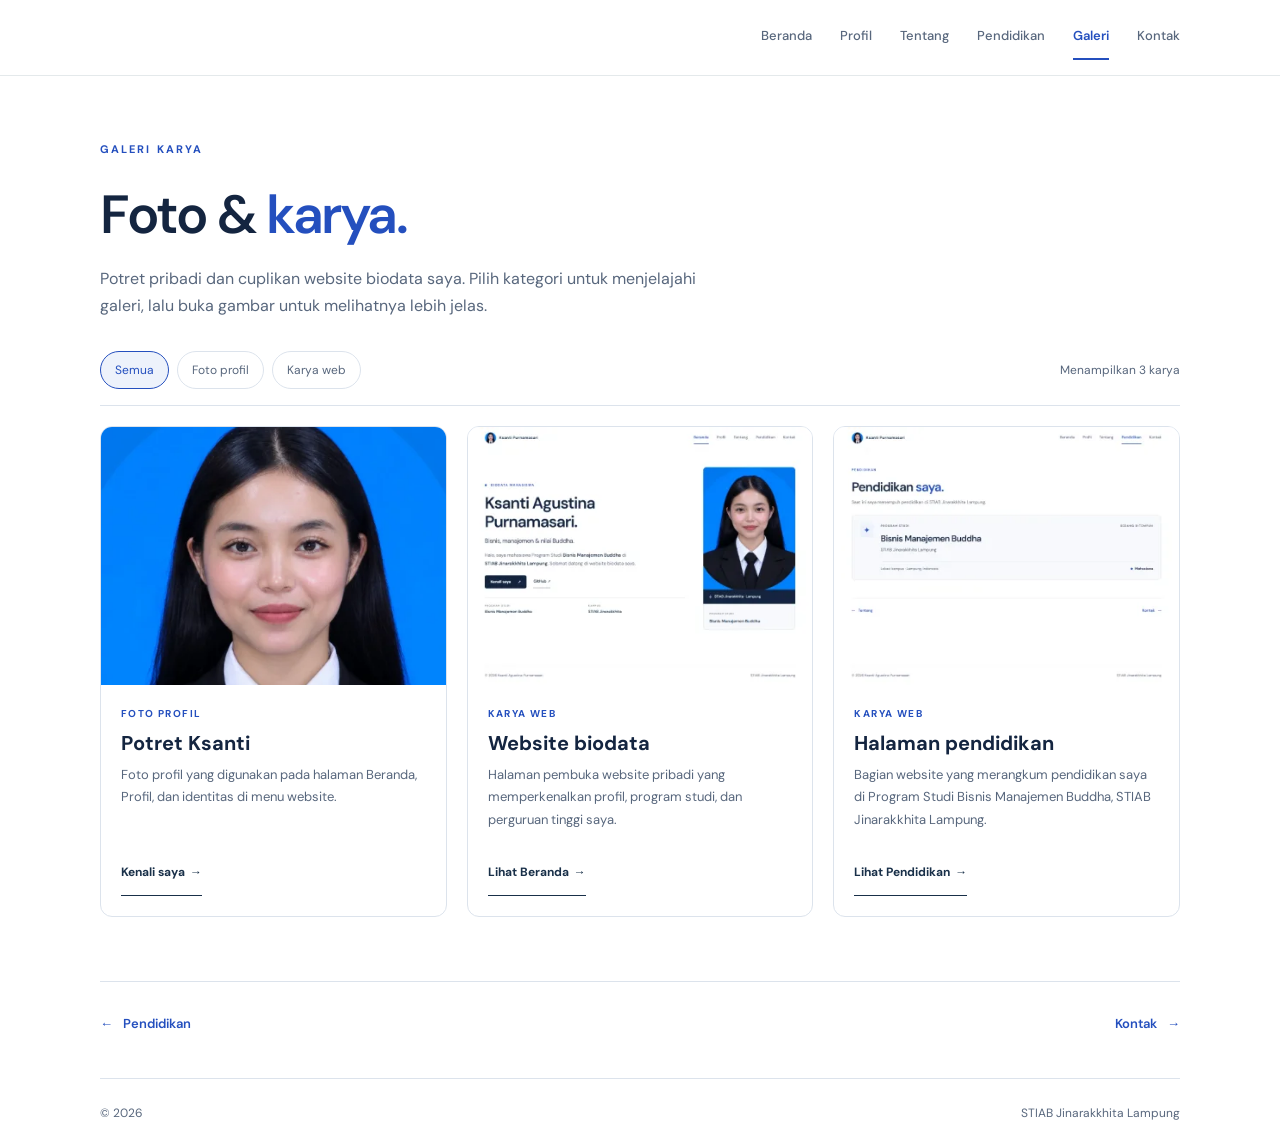
==== commit f95d1867: "Remove corner branding from site header" ====
--- a/galeri.html
+++ b/galeri.html
@@ -17,7 +17,6 @@
   <a class="skip-link" href="#konten">Langsung ke konten</a>
   <div class="grain" aria-hidden="true"></div>
   <header class="site-header">
-    <a class="brand" href="index.html" aria-label="Kembali ke beranda"><strong>Biodata</strong></a>
     <nav class="nav" id="nav" aria-label="Navigasi utama">
       <a href="index.html">Beranda</a><a href="profil.html">Profil</a><a href="tentang.html">Tentang</a><a href="pendidikan.html">Pendidikan</a><a href="galeri.html" aria-current="page">Galeri</a><a href="kontak.html">Kontak</a>
     </nav>
--- a/theme.css
+++ b/theme.css
@@ -111,7 +111,7 @@
 .contact-link-arrow { align-self:flex-end; margin-top:6px; color:#a8c7ff; font-size:16px; line-height:1; }
 .btn-light { background:#fff; }
 .section-kicker.light { color:#a8c7ff; }
-.site-header { height:76px; flex:none; padding-inline:max(var(--gutter),calc((100% - var(--content-width)) / 2)); gap:24px; background:rgba(255,255,255,.97); box-shadow:none; }
+.site-header { height:76px; flex:none; justify-content:flex-end; padding-inline:max(var(--gutter),calc((100% - var(--content-width)) / 2)); gap:24px; background:rgba(255,255,255,.97); box-shadow:none; }
 .brand { min-width:0; gap:10px; }
 .brand strong { line-height:1.4; }
 .brand-photo { width:40px; height:40px; flex:none; display:block; border-radius:50%; border:1px solid var(--line); object-fit:cover; object-position:center 20%; }
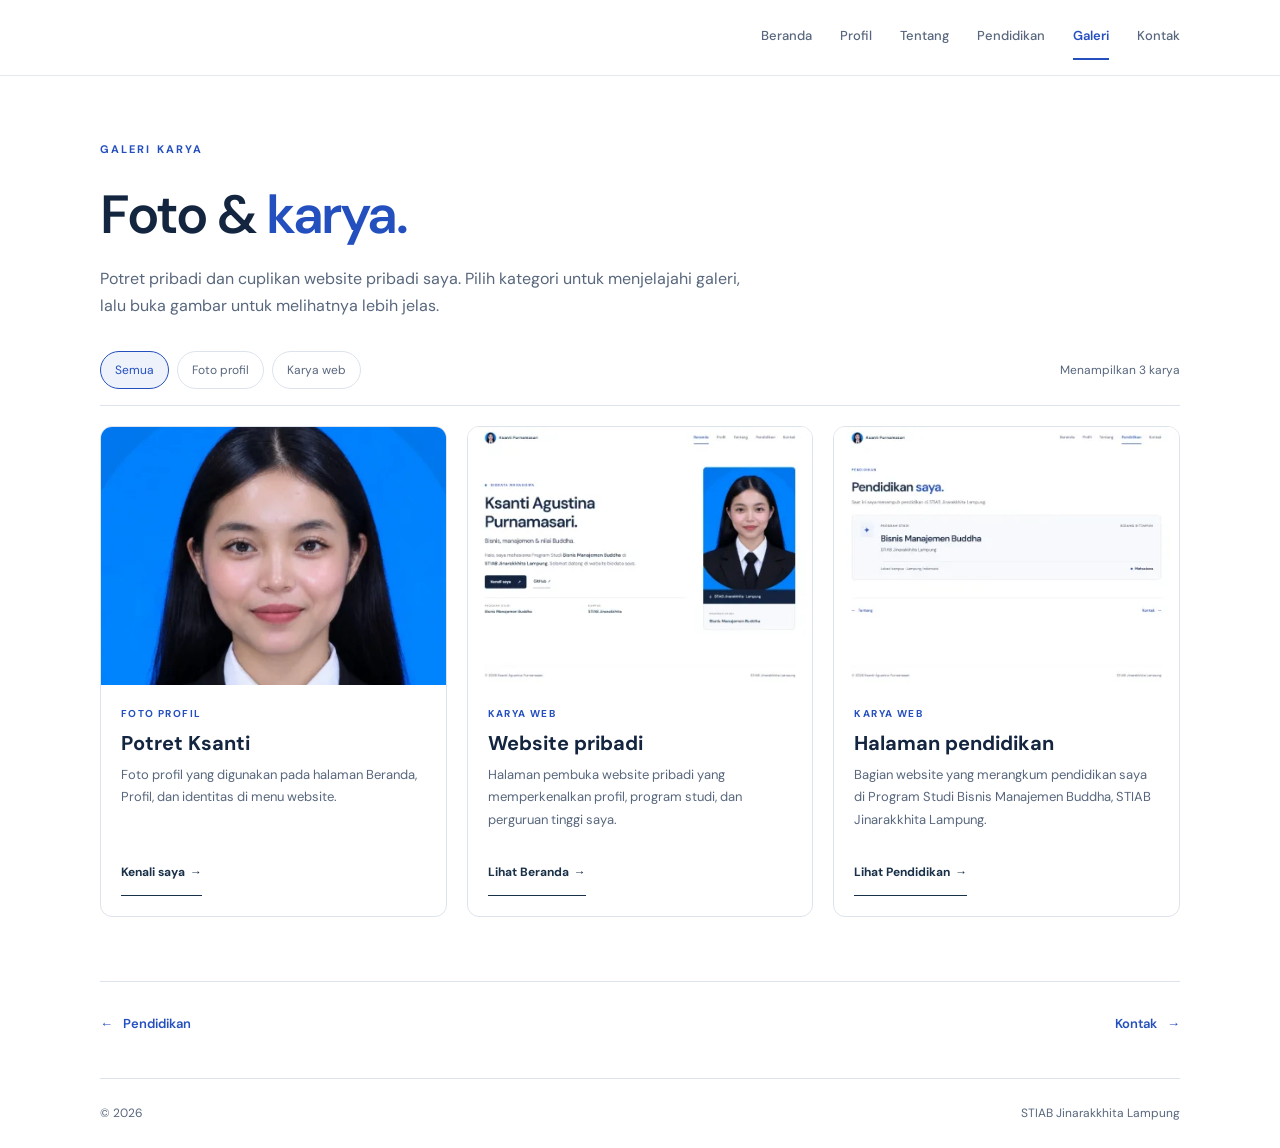
==== commit cdc8711a: "Remove remaining biodata labels" ====
--- a/galeri.html
+++ b/galeri.html
@@ -29,7 +29,7 @@
       <div class="gallery-head">
         <div>
           <h1>Foto &amp; <em>karya.</em></h1>
-          <p>Potret pribadi dan cuplikan website biodata saya. Pilih kategori untuk menjelajahi galeri, lalu buka gambar untuk melihatnya lebih jelas.</p>
+          <p>Potret pribadi dan cuplikan website pribadi saya. Pilih kategori untuk menjelajahi galeri, lalu buka gambar untuk melihatnya lebih jelas.</p>
         </div>
       </div>
       <div class="gallery-toolbar">
@@ -52,11 +52,11 @@
         </article>
         <article class="gallery-item" data-category="web">
           <figure>
-            <a class="gallery-open gallery-media" href="assets/galeri-beranda.webp" aria-label="Perbesar cuplikan Website biodata">
-              <picture><source type="image/webp" srcset="assets/galeri-beranda-480.webp 480w, assets/galeri-beranda-800.webp 800w, assets/galeri-beranda.webp 1440w" sizes="(max-width: 760px) 100vw, 33vw" /><img src="assets/galeri-beranda.png" alt="Cuplikan halaman Beranda website biodata dengan perkenalan dan foto Ksanti" width="1440" height="900" loading="lazy" decoding="async" /></picture>
+            <a class="gallery-open gallery-media" href="assets/galeri-beranda.webp" aria-label="Perbesar cuplikan website pribadi">
+              <picture><source type="image/webp" srcset="assets/galeri-beranda-480.webp 480w, assets/galeri-beranda-800.webp 800w, assets/galeri-beranda.webp 1440w" sizes="(max-width: 760px) 100vw, 33vw" /><img src="assets/galeri-beranda.png" alt="Cuplikan halaman Beranda website pribadi dengan perkenalan dan foto Ksanti" width="1440" height="900" loading="lazy" decoding="async" /></picture>
               <span class="gallery-zoom" aria-hidden="true">Perbesar ↗</span>
             </a>
-            <figcaption class="gallery-body"><span class="gallery-tag">KARYA WEB</span><h2>Website biodata</h2><p>Halaman pembuka website pribadi yang memperkenalkan profil, program studi, dan perguruan tinggi saya.</p><a class="text-link" href="index.html">Lihat Beranda <span aria-hidden="true">→</span></a></figcaption>
+            <figcaption class="gallery-body"><span class="gallery-tag">KARYA WEB</span><h2>Website pribadi</h2><p>Halaman pembuka website pribadi yang memperkenalkan profil, program studi, dan perguruan tinggi saya.</p><a class="text-link" href="index.html">Lihat Beranda <span aria-hidden="true">→</span></a></figcaption>
           </figure>
         </article>
         <article class="gallery-item" data-category="web">
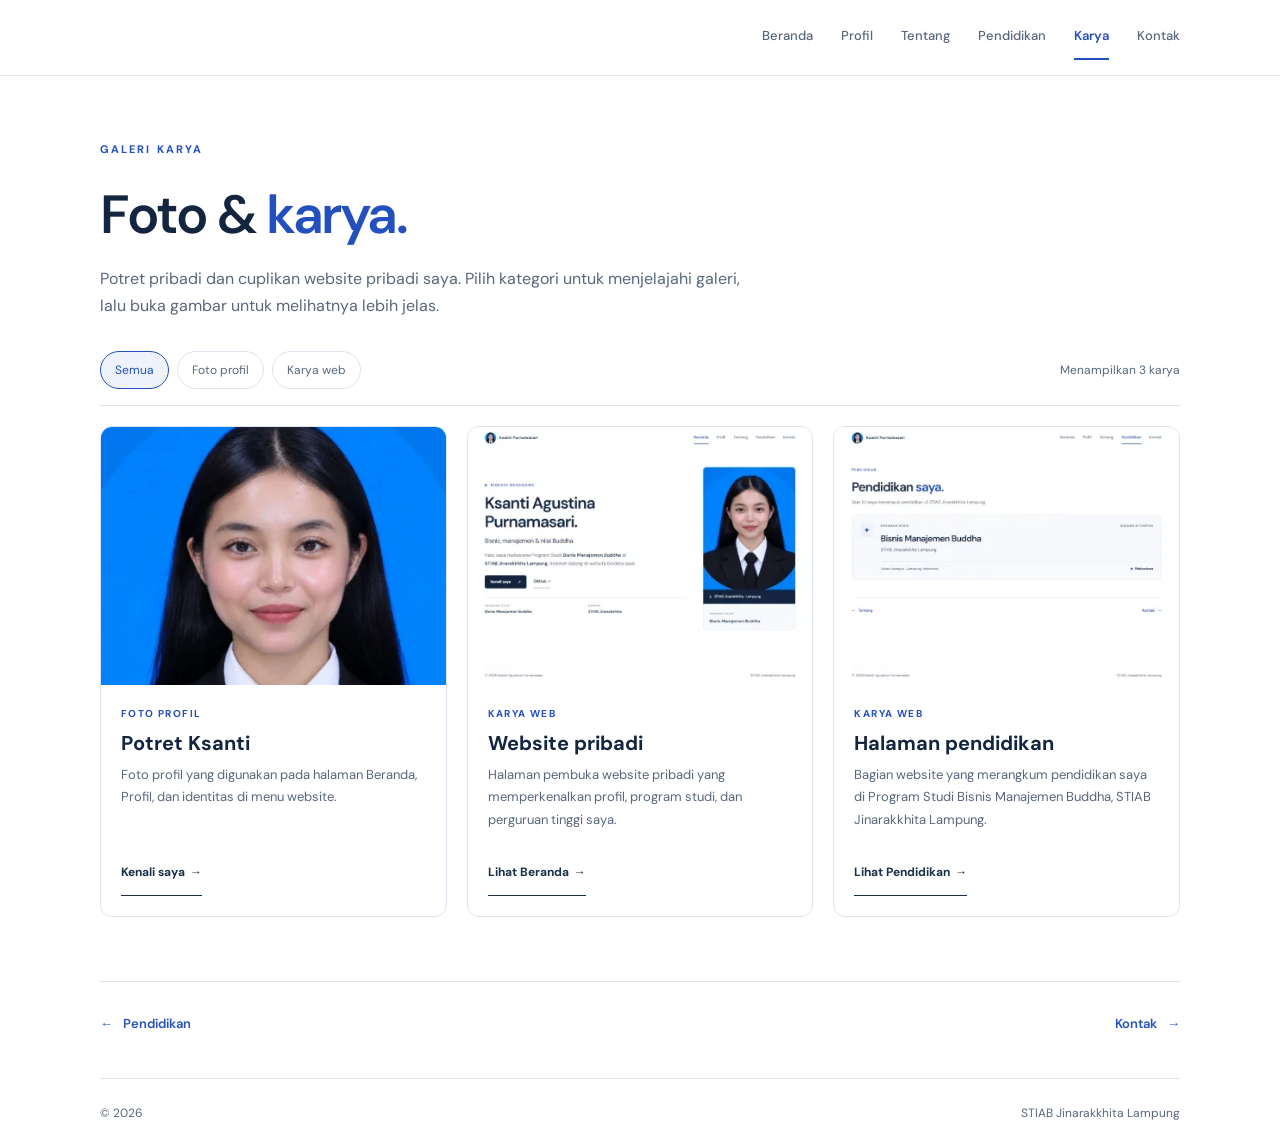
==== commit e170eb12: "Rename gallery menu to works" ====
--- a/galeri.html
+++ b/galeri.html
@@ -18,7 +18,7 @@
   <div class="grain" aria-hidden="true"></div>
   <header class="site-header">
     <nav class="nav" id="nav" aria-label="Navigasi utama">
-      <a href="index.html">Beranda</a><a href="profil.html">Profil</a><a href="tentang.html">Tentang</a><a href="pendidikan.html">Pendidikan</a><a href="galeri.html" aria-current="page">Galeri</a><a href="kontak.html">Kontak</a>
+      <a href="index.html">Beranda</a><a href="profil.html">Profil</a><a href="tentang.html">Tentang</a><a href="pendidikan.html">Pendidikan</a><a href="galeri.html" aria-current="page">Karya</a><a href="kontak.html">Kontak</a>
     </nav>
     <button class="menu-btn" id="menuBtn" aria-controls="nav" aria-expanded="false" aria-label="Buka menu"><span></span><span></span></button>
   </header>
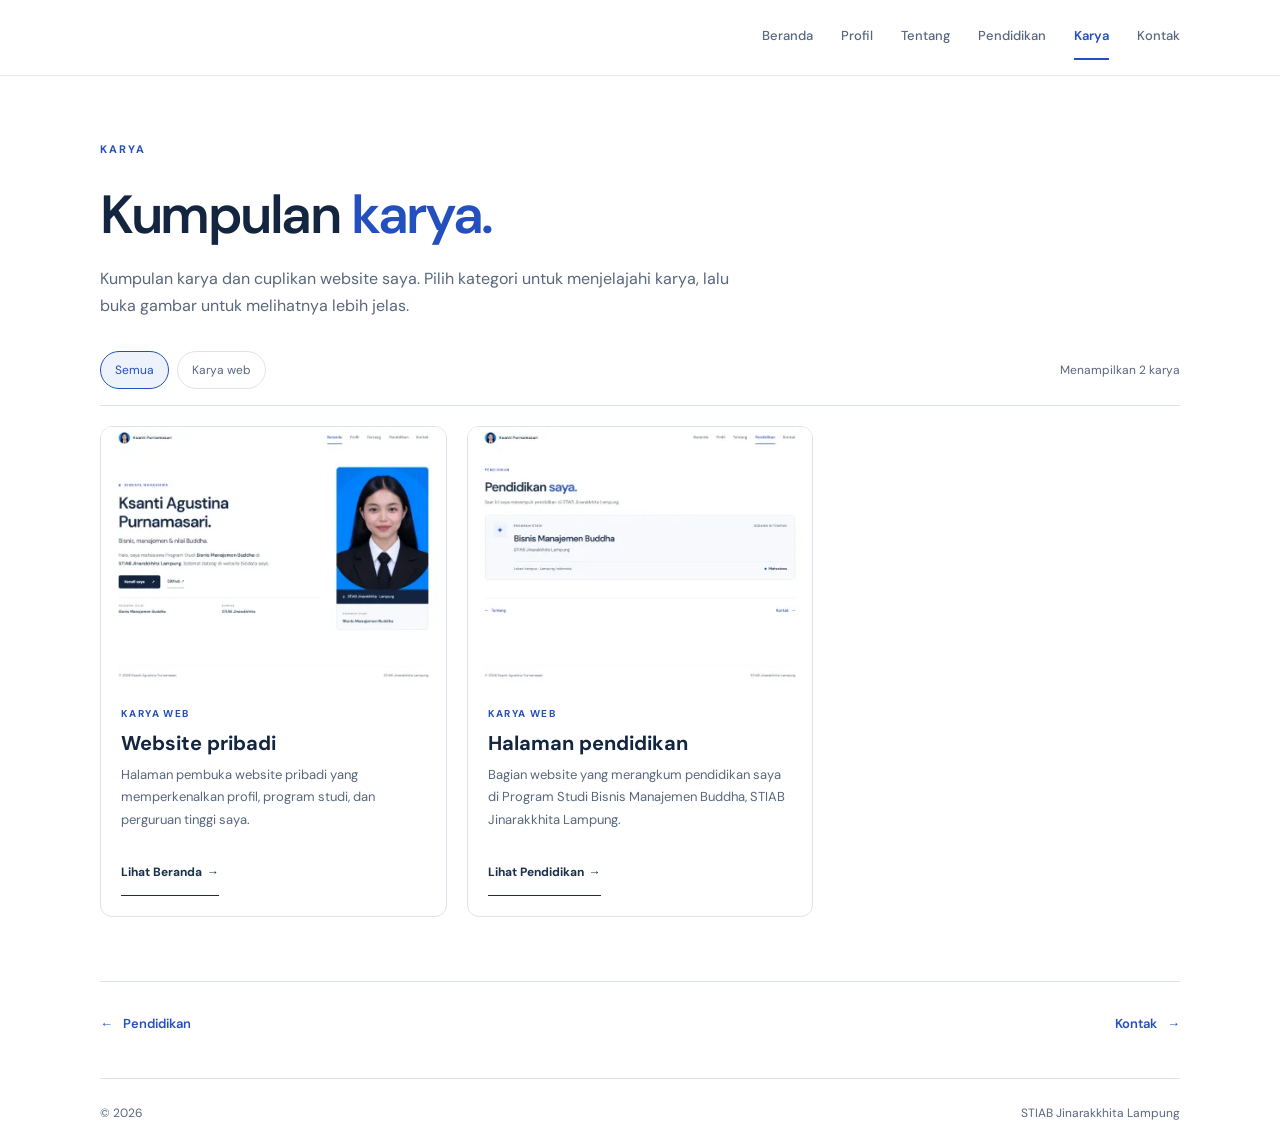
==== commit 7911b688: "Show only web works in works page" ====
--- a/galeri.html
+++ b/galeri.html
@@ -4,11 +4,11 @@
   <meta charset="UTF-8" />
   <meta name="viewport" content="width=device-width, initial-scale=1.0" />
   <meta name="theme-color" content="#244fbe" />
-  <meta name="description" content="Galeri karya dan dokumentasi Ksanti Agustina Purnamasari." />
-  <meta property="og:title" content="Galeri | Ksanti Agustina Purnamasari" />
-  <meta property="og:description" content="Galeri karya dan dokumentasi Ksanti Agustina Purnamasari." />
+  <meta name="description" content="Karya dan dokumentasi Ksanti Agustina Purnamasari." />
+  <meta property="og:title" content="Karya | Ksanti Agustina Purnamasari" />
+  <meta property="og:description" content="Karya dan dokumentasi Ksanti Agustina Purnamasari." />
   <meta property="og:type" content="website" />
-  <title>Galeri | Ksanti Agustina Purnamasari</title>
+  <title>Karya | Ksanti Agustina Purnamasari</title>
   <link rel="icon" href="assets/favicon.svg" type="image/svg+xml" />
   <link rel="stylesheet" href="styles.css" />
   <link rel="stylesheet" href="theme.css" />
@@ -25,31 +25,21 @@
 
   <main id="konten" tabindex="-1" class="page-content">
     <section class="section gallery" id="galeri">
-      <div class="section-kicker">GALERI KARYA</div>
+      <div class="section-kicker">KARYA</div>
       <div class="gallery-head">
         <div>
-          <h1>Foto &amp; <em>karya.</em></h1>
-          <p>Potret pribadi dan cuplikan website pribadi saya. Pilih kategori untuk menjelajahi galeri, lalu buka gambar untuk melihatnya lebih jelas.</p>
+          <h1>Kumpulan <em>karya.</em></h1>
+          <p>Kumpulan karya dan cuplikan website saya. Pilih kategori untuk menjelajahi karya, lalu buka gambar untuk melihatnya lebih jelas.</p>
         </div>
       </div>
       <div class="gallery-toolbar">
         <div class="gallery-filters" role="group" aria-label="Kategori karya">
           <button type="button" data-filter="semua" aria-pressed="true" aria-controls="karya">Semua</button>
-          <button type="button" data-filter="foto" aria-pressed="false" aria-controls="karya">Foto profil</button>
           <button type="button" data-filter="web" aria-pressed="false" aria-controls="karya">Karya web</button>
         </div>
-        <p class="gallery-status" role="status" aria-live="polite" aria-atomic="true">Menampilkan 3 karya</p>
+        <p class="gallery-status" role="status" aria-live="polite" aria-atomic="true">Menampilkan 2 karya</p>
       </div>
       <div class="gallery-grid" id="karya">
-        <article class="gallery-item" data-category="foto">
-          <figure>
-            <a class="gallery-open gallery-media gallery-portrait" href="assets/foto-profil.webp" aria-label="Perbesar foto Potret Ksanti">
-              <picture><source type="image/webp" srcset="assets/foto-profil-320.webp 320w, assets/foto-profil-480.webp 480w, assets/foto-profil-768.webp 768w, assets/foto-profil.webp 1086w" sizes="(max-width: 760px) 100vw, 33vw" /><img src="assets/foto-profil.jpeg" alt="Ksanti Agustina Purnamasari mengenakan jas hitam dengan latar biru" width="1086" height="1448" fetchpriority="high" /></picture>
-              <span class="gallery-zoom" aria-hidden="true">Perbesar ↗</span>
-            </a>
-            <figcaption class="gallery-body"><span class="gallery-tag">FOTO PROFIL</span><h2>Potret Ksanti</h2><p>Foto profil yang digunakan pada halaman Beranda, Profil, dan identitas di menu website.</p><a class="text-link" href="profil.html">Kenali saya <span aria-hidden="true">→</span></a></figcaption>
-          </figure>
-        </article>
         <article class="gallery-item" data-category="web">
           <figure>
             <a class="gallery-open gallery-media" href="assets/galeri-beranda.webp" aria-label="Perbesar cuplikan website pribadi">
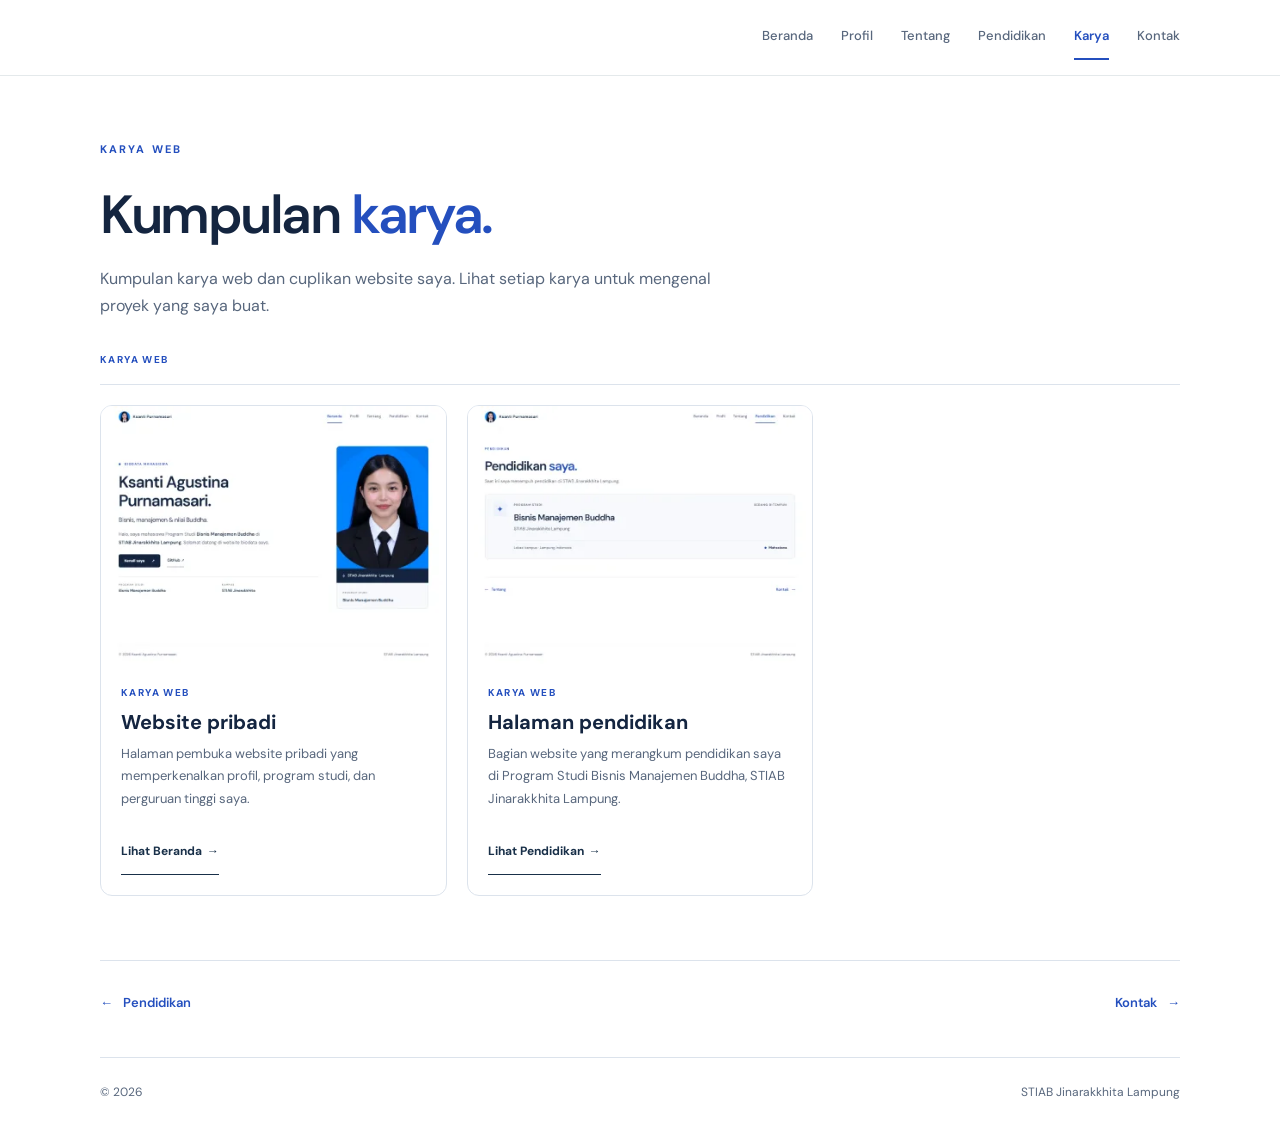
==== commit 21661c89: "Limit works page to web projects" ====
--- a/galeri.html
+++ b/galeri.html
@@ -4,9 +4,9 @@
   <meta charset="UTF-8" />
   <meta name="viewport" content="width=device-width, initial-scale=1.0" />
   <meta name="theme-color" content="#244fbe" />
-  <meta name="description" content="Karya dan dokumentasi Ksanti Agustina Purnamasari." />
+  <meta name="description" content="Karya web dan dokumentasi Ksanti Agustina Purnamasari." />
   <meta property="og:title" content="Karya | Ksanti Agustina Purnamasari" />
-  <meta property="og:description" content="Karya dan dokumentasi Ksanti Agustina Purnamasari." />
+  <meta property="og:description" content="Karya web dan dokumentasi Ksanti Agustina Purnamasari." />
   <meta property="og:type" content="website" />
   <title>Karya | Ksanti Agustina Purnamasari</title>
   <link rel="icon" href="assets/favicon.svg" type="image/svg+xml" />
@@ -25,20 +25,14 @@
 
   <main id="konten" tabindex="-1" class="page-content">
     <section class="section gallery" id="galeri">
-      <div class="section-kicker">KARYA</div>
+      <div class="section-kicker">KARYA WEB</div>
       <div class="gallery-head">
         <div>
           <h1>Kumpulan <em>karya.</em></h1>
-          <p>Kumpulan karya dan cuplikan website saya. Pilih kategori untuk menjelajahi karya, lalu buka gambar untuk melihatnya lebih jelas.</p>
+          <p>Kumpulan karya web dan cuplikan website saya. Lihat setiap karya untuk mengenal proyek yang saya buat.</p>
         </div>
       </div>
-      <div class="gallery-toolbar">
-        <div class="gallery-filters" role="group" aria-label="Kategori karya">
-          <button type="button" data-filter="semua" aria-pressed="true" aria-controls="karya">Semua</button>
-          <button type="button" data-filter="web" aria-pressed="false" aria-controls="karya">Karya web</button>
-        </div>
-        <p class="gallery-status" role="status" aria-live="polite" aria-atomic="true">Menampilkan 2 karya</p>
-      </div>
+      <div class="gallery-toolbar"><span class="gallery-tag">KARYA WEB</span></div>
       <div class="gallery-grid" id="karya">
         <article class="gallery-item" data-category="web">
           <figure>
